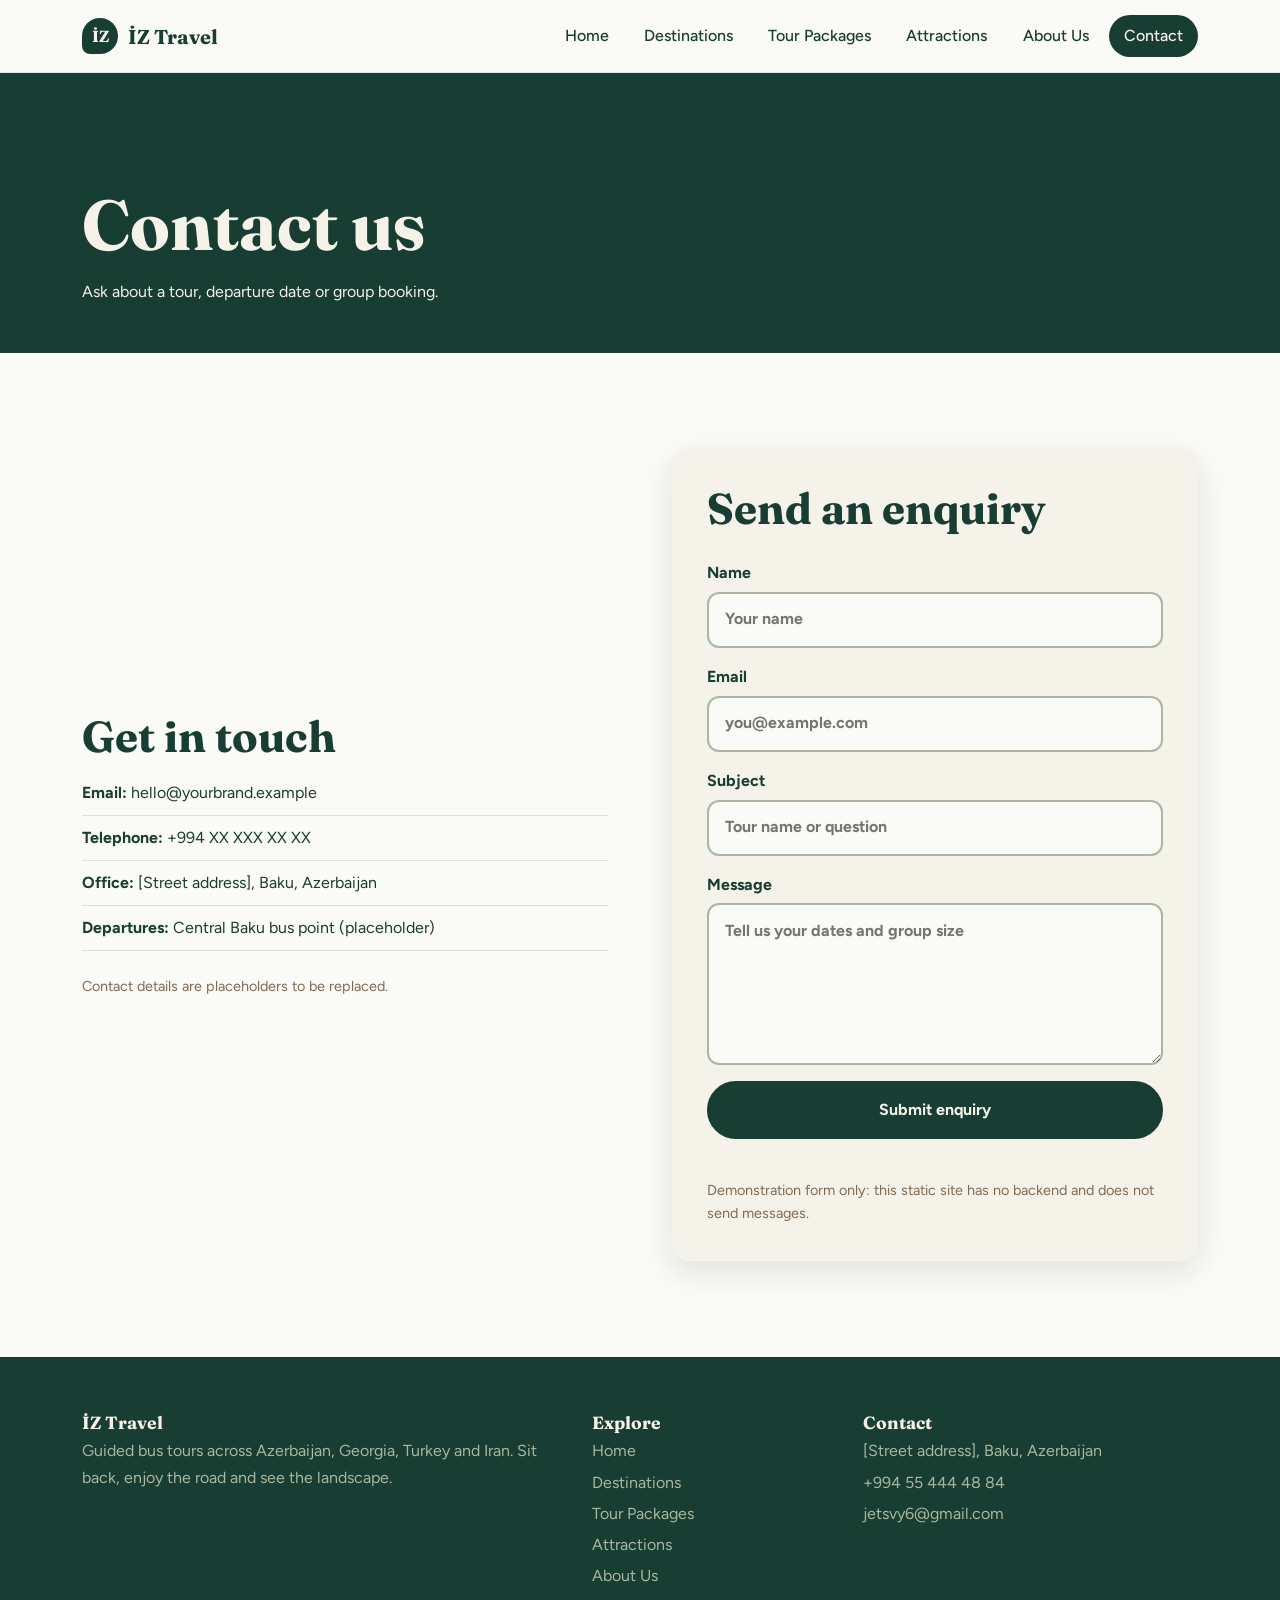
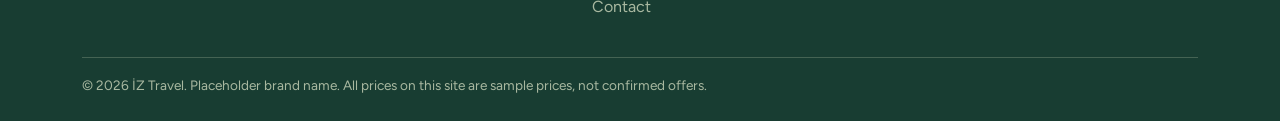
==== contact.html @ ba912bdd "Add files via upload" ====
<!DOCTYPE html>
<html lang="en">
<head>
<meta charset="UTF-8">
<meta name="viewport" content="width=device-width, initial-scale=1">
<title>Contact | İZ Travel</title>
<meta name="description" content="Contact us about bus tours across Azerbaijan and nearby countries.">
<link rel="stylesheet" href="style.css">
</head>
<body>
<header class="site-header"><nav class="nav" aria-label="Main">
<a class="brand" href="index.html"><span class="logo">İZ</span>İZ Travel</a>
<input type="checkbox" id="nav-toggle" class="nav-toggle" aria-label="Toggle menu"><label for="nav-toggle" class="burger">Menu</label>
<ul class="nav-links">
<li><a href="index.html">Home</a></li>
<li><a href="destinations.html">Destinations</a></li>
<li><a href="tours.html">Tour Packages</a></li>
<li><a href="attractions.html">Attractions</a></li>
<li><a href="about.html">About Us</a></li>
<li><a href="contact.html" class="active" aria-current="page">Contact</a></li>
</ul></nav></header><main>
<section class="page-hero"><div class="wrap"><h1>Contact us</h1><p>Ask about a tour, departure date or group booking.</p></div></section>
<section class="section"><div class="wrap split"><div><h2>Get in touch</h2><ul class="facts"><li><strong>Email:</strong> hello@yourbrand.example</li><li><strong>Telephone:</strong> +994 XX XXX XX XX</li><li><strong>Office:</strong> [Street address], Baku, Azerbaijan</li><li><strong>Departures:</strong> Central Baku bus point (placeholder)</li></ul><p class="note">Contact details are placeholders to be replaced.</p></div>
<form class="form" id="enquiry" action="#" method="post"><h2>Send an enquiry</h2>
<label>Name<input type="text" name="name" placeholder="Your name"></label>
<label>Email<input type="email" name="email" placeholder="you@example.com"></label>
<label>Subject<input type="text" name="subject" placeholder="Tour name or question"></label>
<label>Message<textarea name="message" rows="5" placeholder="Tell us your dates and group size"></textarea></label>
<button class="btn solid" type="submit">Submit enquiry</button><p class="note">Demonstration form only: this static site has no backend and does not send messages.</p></form></div></section>
</main>
<footer class="site-footer"><div class="wrap">
<div class="foot">
<div><h3>İZ Travel</h3><p>Guided bus tours across Azerbaijan, Georgia, Turkey and Iran. Sit back, enjoy the road and see the landscape.</p></div>
<div><h3>Explore</h3><ul><li><a href="index.html">Home</a></li><li><a href="destinations.html">Destinations</a></li><li><a href="tours.html">Tour Packages</a></li><li><a href="attractions.html">Attractions</a></li><li><a href="about.html">About Us</a></li><li><a href="contact.html">Contact</a></li></ul></div>
<div><h3>Contact</h3><ul><li>[Street address], Baku, Azerbaijan</li><li>+994 55 444 48 84</li><li>jetsvy6@gmail.com</li></ul></div>
</div>
<p class="copy">&copy; 2026 İZ Travel. Placeholder brand name. All prices on this site are sample prices, not confirmed offers.</p>
</div></footer>
</body></html>
---- style.css ----
/* 1. VARIABLES */
@import url('https://fonts.googleapis.com/css2?family=Fraunces:opsz,wght@9..144,500;9..144,700&family=Figtree:wght@400;500;700&display=swap');
:root{--forest:#183D32;--deep:#244C3C;--sage:#A8B8A0;--cream:#F5F2E9;--white:#FAFAF6;--earth:#806B53;
--r:18px;--shadow:0 10px 30px rgba(24,61,50,.12);--gap:clamp(1rem,3vw,2rem);--wrap:1180px;
--serif:'Fraunces',Georgia,serif;--sans:'Figtree',system-ui,sans-serif}
/* 2. BASE */
*{box-sizing:border-box;margin:0;padding:0}
html{scroll-behavior:smooth}
body{font-family:var(--sans);background:var(--white);color:var(--forest);line-height:1.65;overflow-x:hidden}
h1,h2,h3{font-family:var(--serif);line-height:1.15;color:var(--forest)}
h1{font-size:clamp(2.4rem,6vw,4.4rem)}h2{font-size:clamp(1.8rem,3.6vw,2.7rem);margin-bottom:.6rem}h3{font-size:1.25rem;margin-bottom:.3rem}
a{color:inherit}ul{list-style:none}
:focus-visible{outline:3px solid var(--earth);outline-offset:3px}
.wrap{max-width:var(--wrap);margin:auto;padding:0 var(--gap)}
.section{padding:clamp(3.5rem,8vw,6rem) 0}.alt{background:var(--cream)}.dark{background:var(--forest);color:var(--cream)}
.dark h2,.dark h3{color:var(--cream)}
.lead{max-width:62ch;color:var(--earth);margin-bottom:2rem}.dark .lead{color:var(--sage)}
.note{font-size:.9rem;color:var(--earth);margin-top:1.5rem}
/* 3. NAVIGATION */
.site-header{position:sticky;top:0;z-index:50;background:rgba(250,250,246,.96);border-bottom:1px solid rgba(24,61,50,.1)}
.nav{display:flex;align-items:center;justify-content:space-between;height:72px;max-width:var(--wrap);margin:auto;padding:0 var(--gap)}
.brand{display:flex;align-items:center;gap:.6rem;font-family:var(--serif);font-weight:700;font-size:1.25rem;text-decoration:none}
.logo{width:36px;height:36px;border-radius:50% 50% 50% 8px;background:var(--forest);color:var(--cream);display:grid;place-items:center;font-size:1rem}
.nav-links{display:flex;gap:.3rem}
.nav-links a{display:block;padding:.5rem .95rem;border-radius:99px;text-decoration:none;font-weight:500;transition:background .25s}
.nav-links a:hover{background:var(--cream)}.nav-links a.active{background:var(--forest);color:var(--cream)}
.nav-toggle{display:none}.burger{display:none;cursor:pointer;font-weight:700;padding:.5rem 1rem;border:2px solid var(--forest);border-radius:99px}
/* 4. BUTTONS */
.btn{display:inline-block;padding:.85rem 1.7rem;border-radius:99px;background:var(--cream);color:var(--forest);font-weight:700;text-decoration:none;border:2px solid var(--cream);cursor:pointer;font:inherit;font-weight:700;transition:transform .25s,background .25s}
.btn:hover{transform:translateY(-3px)}
.btn.solid{background:var(--forest);color:var(--cream);border-color:var(--forest)}.btn.solid:hover{background:var(--deep)}
.btn.ghost{background:transparent;color:var(--cream);border-color:var(--sage)}
.btn.line{background:transparent;border-color:var(--forest)}
/* 5. IMAGES (local file with colour fallback, so missing photos never look broken) */
[class*="img-"]{background-size:cover;background-position:center;background-color:var(--deep)}
/* 6. HERO */
.hero{min-height:84vh;display:flex;align-items:flex-end;color:var(--cream);position:relative;
background:linear-gradient(180deg,rgba(24,61,50,.2),rgba(24,61,50,.85)),url(../images/hero.jpg) center/cover,linear-gradient(135deg,var(--deep),var(--earth))}
.hero .wrap{padding-bottom:clamp(3rem,8vw,6rem)}.hero h1{color:var(--cream);max-width:14ch;margin-bottom:1rem}
.hero p{max-width:52ch;font-size:1.15rem;margin-bottom:1.8rem}.hero .btn+.btn{margin-left:.6rem}
.page-hero{padding:clamp(4rem,10vw,7rem) 0 3rem;background:linear-gradient(rgba(24,61,50,.82),rgba(24,61,50,.82)),url(../images/hero.jpg) center/cover,var(--forest);color:var(--cream)}
.page-hero h1,.page-hero p{color:var(--cream)}.page-hero p{max-width:60ch;margin-top:.8rem}
/* 7. GRIDS & CARDS */
.grid{display:grid;gap:var(--gap);grid-template-columns:repeat(auto-fill,minmax(270px,1fr))}
.card{background:var(--white);border-radius:var(--r);overflow:hidden;box-shadow:var(--shadow);display:flex;flex-direction:column;transition:transform .3s}
.card:hover{transform:translateY(-6px)}
.card .pic{aspect-ratio:3/2}.card .body{padding:1.3rem;display:flex;flex-direction:column;gap:.5rem;flex:1}
.card .meta{font-size:.9rem;color:var(--earth);font-weight:500}.card .more{margin-top:auto;font-weight:700;color:var(--deep)}
.tag{align-self:flex-start;background:var(--cream);color:var(--earth);font-size:.8rem;font-weight:700;padding:.15rem .7rem;border-radius:99px}
.price{font-family:var(--serif);font-size:1.4rem;font-weight:700}
.split{display:grid;grid-template-columns:1fr 1fr;gap:clamp(1.5rem,5vw,4rem);align-items:center}
.split .pic{aspect-ratio:4/3;border-radius:var(--r);box-shadow:var(--shadow)}
.facts li{padding:.55rem 0;border-bottom:1px solid rgba(168,184,160,.35)}
.gallery{display:grid;gap:1rem;grid-template-columns:repeat(3,1fr)}
.gallery div{aspect-ratio:1;border-radius:var(--r);transition:transform .3s}.gallery div:hover{transform:scale(1.03)}
.gallery div:nth-child(1),.gallery div:nth-child(4){grid-row:span 1;aspect-ratio:4/3}
.quote{padding:1.6rem;background:var(--white);border-radius:var(--r);box-shadow:var(--shadow);border-top:4px solid var(--sage)}
.quote p{margin-bottom:1rem}.quote strong{display:block}.quote span{font-size:.9rem;color:var(--earth)}
.cta{text-align:center}.cta .lead{margin-inline:auto}
.attr{display:grid;grid-template-columns:1fr 1fr;gap:clamp(1.5rem,4vw,3rem);align-items:center;margin-bottom:4rem}
.attr:nth-child(even) .pic{order:2}.attr .pic{aspect-ratio:3/2;border-radius:var(--r);box-shadow:var(--shadow)}
.fact{margin-top:.8rem;padding:.8rem 1rem;background:var(--cream);border-left:4px solid var(--earth);border-radius:0 12px 12px 0;font-size:.95rem}
.back{display:inline-block;margin-top:1rem;font-weight:700;text-decoration:none;color:var(--deep)}
/* 8. FORM */
.form{display:grid;gap:1rem;background:var(--cream);padding:clamp(1.3rem,4vw,2.2rem);border-radius:var(--r);box-shadow:var(--shadow)}
.form label{font-weight:700;display:grid;gap:.35rem}
.form input,.form textarea{font:inherit;padding:.8rem 1rem;border:2px solid var(--sage);border-radius:12px;background:var(--white);color:var(--forest)}
.form input:focus,.form textarea:focus{outline:none;border-color:var(--forest)}
/* 9. FOOTER */
.site-footer{background:var(--forest);color:var(--sage);padding:3.5rem 0 1.5rem}
.site-footer h3{color:var(--cream);font-size:1.1rem}.site-footer a{text-decoration:none}.site-footer a:hover{color:var(--cream)}
.foot{display:grid;grid-template-columns:2fr 1fr 1.4fr;gap:2rem}.foot li{margin:.3rem 0}
.copy{margin-top:2rem;padding-top:1rem;border-top:1px solid rgba(168,184,160,.3);font-size:.85rem}
/* 10. RESPONSIVE */
@media(max-width:860px){
.burger{display:block}.nav-links{display:none;position:absolute;top:72px;left:0;right:0;flex-direction:column;background:var(--white);padding:1rem var(--gap);box-shadow:var(--shadow)}
.nav-toggle:checked~.nav-links{display:flex}
.split,.attr,.foot{grid-template-columns:1fr}.attr:nth-child(even) .pic{order:0}.gallery{grid-template-columns:repeat(2,1fr)}
.hero .btn+.btn{margin:.6rem 0 0}}
@media(max-width:480px){.grid{grid-template-columns:1fr}}
@media(prefers-reduced-motion:reduce){*{transition:none!important;scroll-behavior:auto!important}}




.img-baku{background-image:url(../images/baku.jpg),linear-gradient(140deg,var(--forest),var(--earth))}
.img-gabala{background-image:url(../images/gabala.jpg),linear-gradient(147deg,var(--forest),var(--earth))}
.img-sheki{background-image:url(../images/sheki.jpg),linear-gradient(154deg,var(--forest),var(--earth))}
.img-guba{background-image:url(../images/guba.jpg),linear-gradient(161deg,var(--forest),var(--earth))}
.img-shahdag{background-image:url(../images/shahdag.jpg),linear-gradient(168deg,var(--forest),var(--earth))}
.img-shamakhi{background-image:url(../images/shamakhi.jpg),linear-gradient(175deg,var(--forest),var(--earth))}
.img-lankaran{background-image:url(../images/lankaran.jpg),linear-gradient(142deg,var(--forest),var(--earth))}
.img-ganja{background-image:url(../images/ganja.jpg),linear-gradient(149deg,var(--forest),var(--earth))}
.img-shusha{background-image:url(../images/shusha.jpg),linear-gradient(156deg,var(--forest),var(--earth))}
.img-khinalig{background-image:url(../images/khinalig.jpg),linear-gradient(163deg,var(--forest),var(--earth))}
.img-tbilisi{background-image:url(../images/tbilisi.jpg),linear-gradient(170deg,var(--forest),var(--earth))}
.img-batumi{background-image:url(../images/batumi.jpg),linear-gradient(177deg,var(--forest),var(--earth))}
.img-kazbegi{background-image:url(../images/kazbegi.jpg),linear-gradient(144deg,var(--forest),var(--earth))}
.img-borjomi{background-image:url(../images/borjomi.jpg),linear-gradient(151deg,var(--forest),var(--earth))}
.img-istanbul{background-image:url(../images/istanbul.jpg),linear-gradient(158deg,var(--forest),var(--earth))}
.img-trabzon{background-image:url(../images/trabzon.jpg),linear-gradient(165deg,var(--forest),var(--earth))}
.img-rize{background-image:url(../images/rize.jpg),linear-gradient(172deg,var(--forest),var(--earth))}
.img-cappadocia{background-image:url(../images/cappadocia.jpg),linear-gradient(179deg,var(--forest),var(--earth))}
.img-tabriz{background-image:url(../images/tabriz.jpg),linear-gradient(146deg,var(--forest),var(--earth))}
.img-ardabil{background-image:url(../images/ardabil.jpg),linear-gradient(153deg,var(--forest),var(--earth))}
.img-bus{background-image:url(../images/bus.jpg),linear-gradient(160deg,var(--forest),var(--earth))}
.img-nohur{background-image:url(../images/nohur.jpg),linear-gradient(167deg,var(--forest),var(--earth))}
.img-gobustan{background-image:url(../images/gobustan.jpg),linear-gradient(174deg,var(--forest),var(--earth))}
.img-waterfall{background-image:url(../images/waterfall.jpg),linear-gradient(141deg,var(--forest),var(--earth))}
.img-maiden{background-image:url(../images/maiden.jpg),linear-gradient(148deg,var(--forest),var(--earth))}
.img-uzungol{background-image:url(../images/uzungol.jpg),linear-gradient(155deg,var(--forest),var(--earth))}
.img-gergeti{background-image:url(../images/gergeti.jpg),linear-gradient(162deg,var(--forest),var(--earth))}
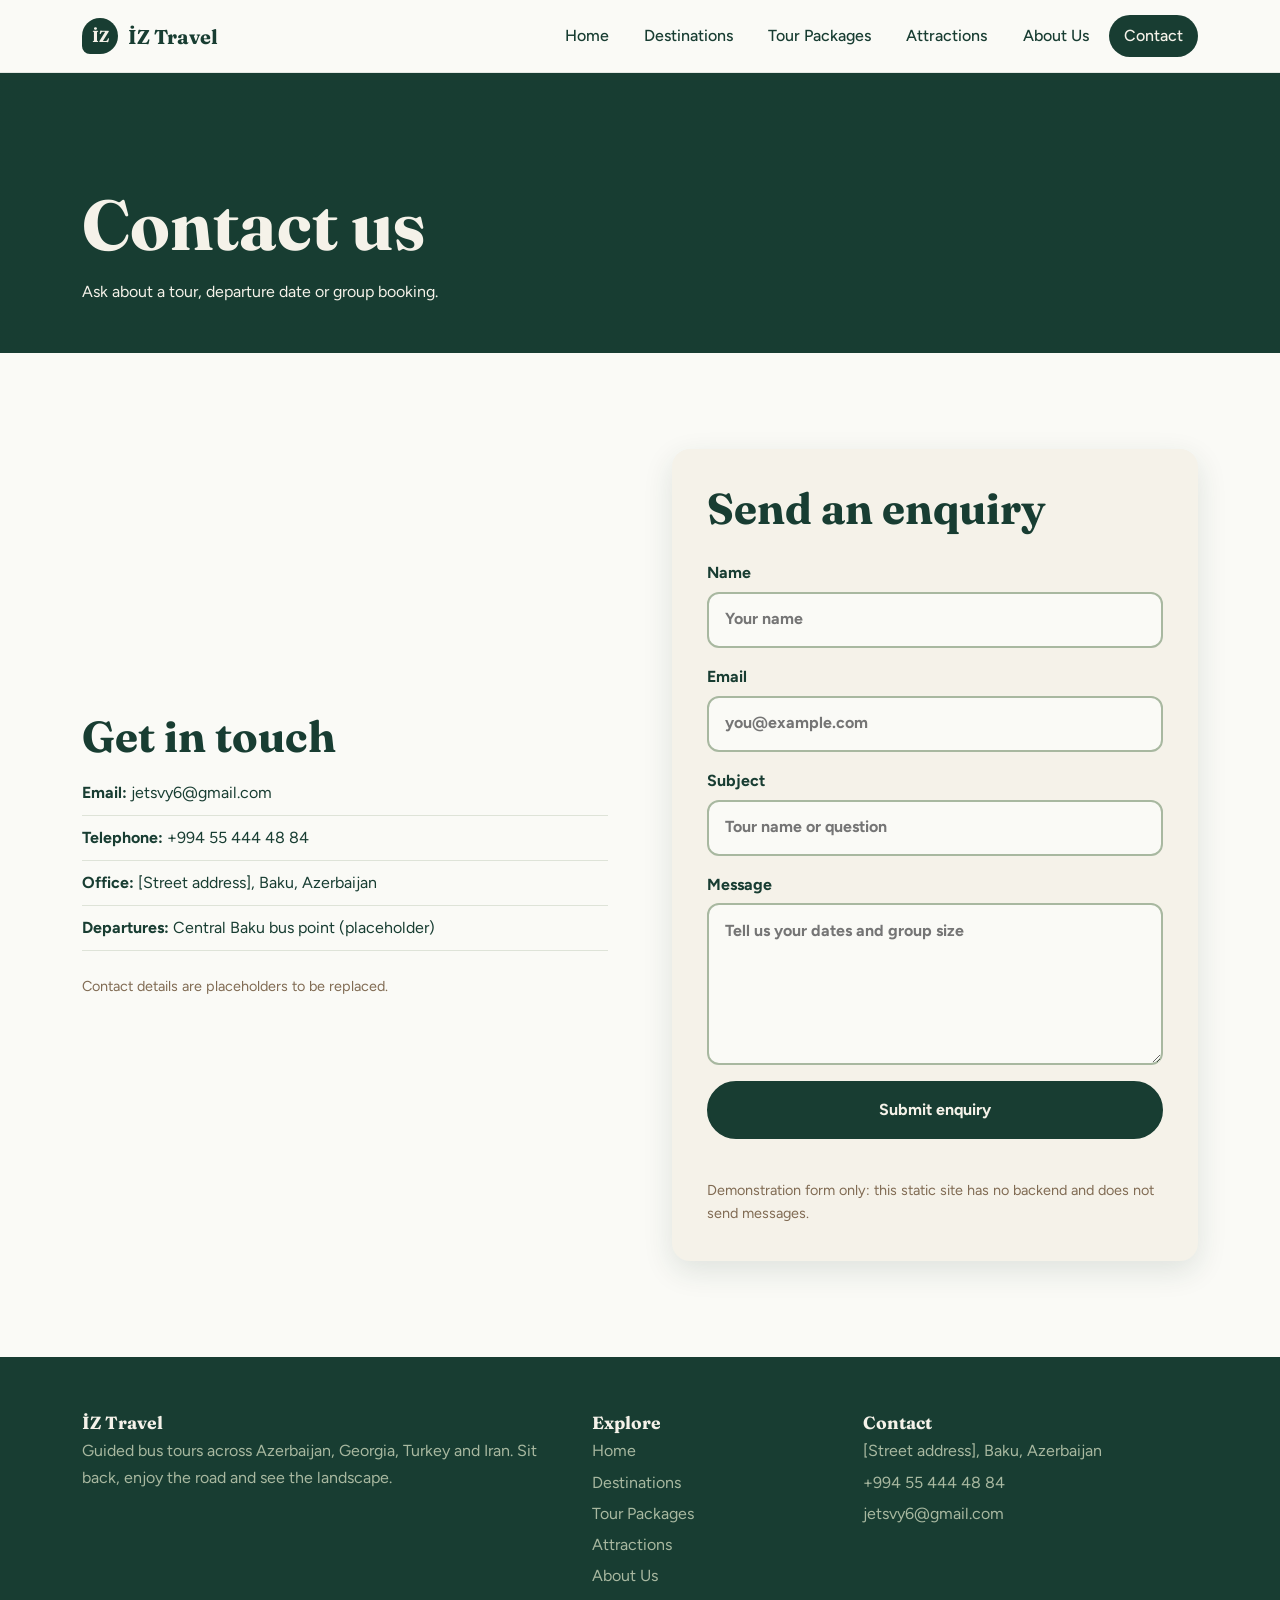
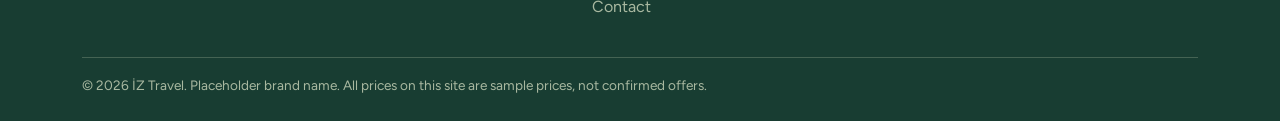
==== commit 027df587: "Update contact.html" ====
--- a/contact.html
+++ b/contact.html
@@ -20,7 +20,7 @@
 <li><a href="contact.html" class="active" aria-current="page">Contact</a></li>
 </ul></nav></header><main>
 <section class="page-hero"><div class="wrap"><h1>Contact us</h1><p>Ask about a tour, departure date or group booking.</p></div></section>
-<section class="section"><div class="wrap split"><div><h2>Get in touch</h2><ul class="facts"><li><strong>Email:</strong> hello@yourbrand.example</li><li><strong>Telephone:</strong> +994 XX XXX XX XX</li><li><strong>Office:</strong> [Street address], Baku, Azerbaijan</li><li><strong>Departures:</strong> Central Baku bus point (placeholder)</li></ul><p class="note">Contact details are placeholders to be replaced.</p></div>
+<section class="section"><div class="wrap split"><div><h2>Get in touch</h2><ul class="facts"><li><strong>Email:</strong> jetsvy6@gmail.com </li><li><strong>Telephone:</strong> +994 55 444 48 84</li><li><strong>Office:</strong> [Street address], Baku, Azerbaijan</li><li><strong>Departures:</strong> Central Baku bus point (placeholder)</li></ul><p class="note">Contact details are placeholders to be replaced.</p></div>
 <form class="form" id="enquiry" action="#" method="post"><h2>Send an enquiry</h2>
 <label>Name<input type="text" name="name" placeholder="Your name"></label>
 <label>Email<input type="email" name="email" placeholder="you@example.com"></label>
@@ -36,4 +36,4 @@
 </div>
 <p class="copy">&copy; 2026 İZ Travel. Placeholder brand name. All prices on this site are sample prices, not confirmed offers.</p>
 </div></footer>
-</body></html>+</body></html>
